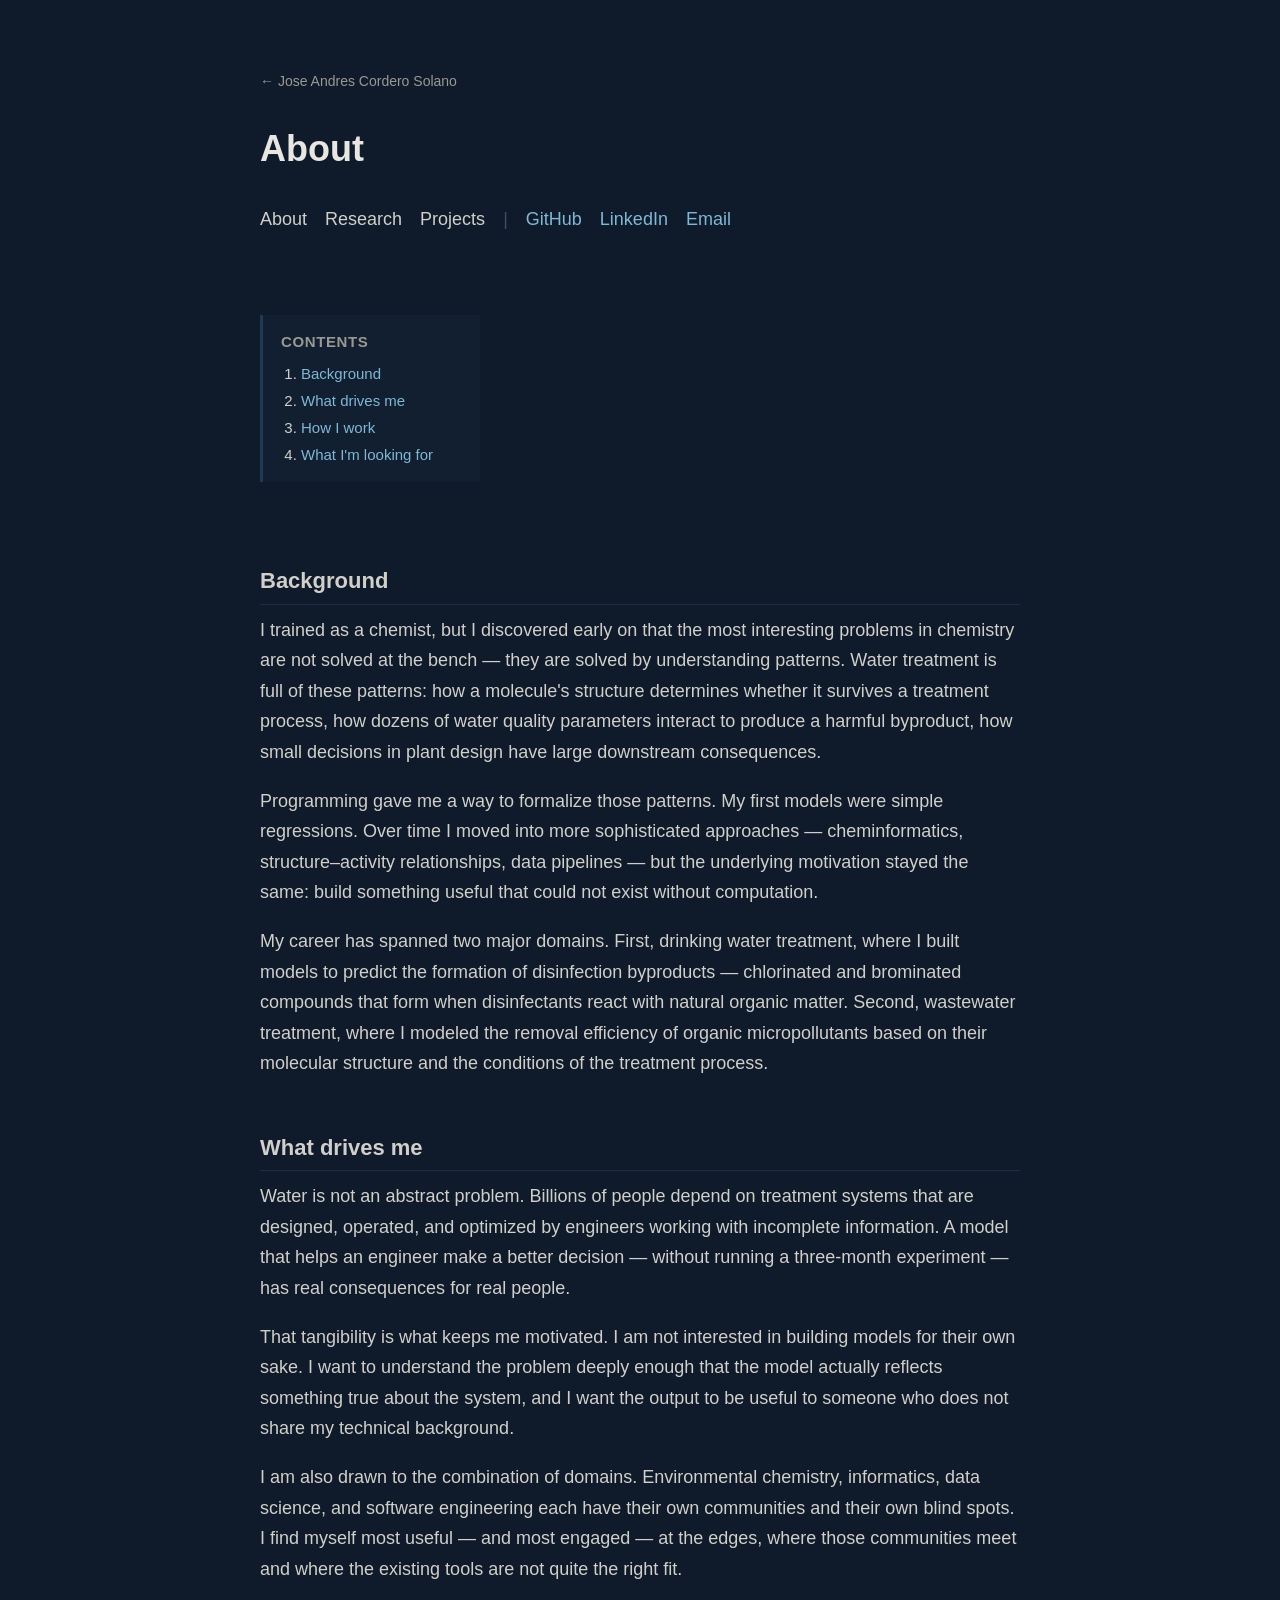
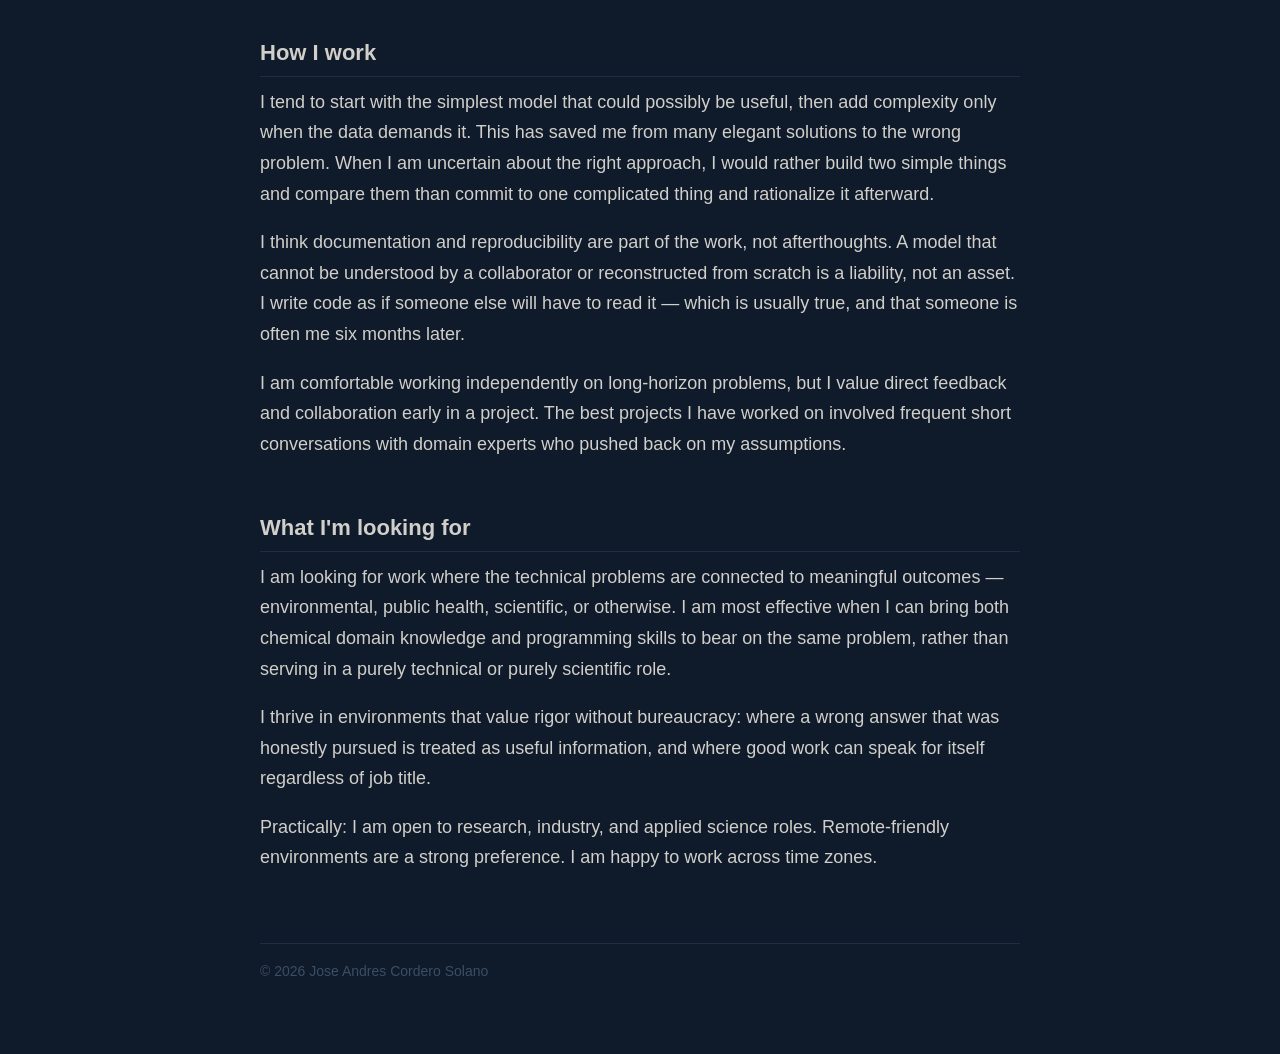
==== about/index.html @ c922a3f4 "ADD: add multiple pages and start adding more content" ====
<!DOCTYPE html>
<html lang="en">
<head>
<meta charset="utf-8">
<meta name="viewport" content="width=device-width, initial-scale=1">
<title>About — Jose Andres Cordero Solano</title>
<link rel="stylesheet" href="../css/style.css">
</head>

<body>

<p class="breadcrumb"><a href="/">← Jose Andres Cordero Solano</a></p>
<h1>About</h1>

<nav class="site-nav">
  <a href="/about/">About</a>
  <a href="/research/">Research</a>
  <a href="/projects/">Projects</a>
  <span class="sep">|</span>
  <a href="https://github.com/joancoso" class="external">GitHub</a>
  <a href="https://www.linkedin.com/in/jocordero/" class="external">LinkedIn</a>
  <a href="mailto:andres.cordero17@gmail.com" class="external">Email</a>
</nav>

<nav class="toc">
  <p>Contents</p>
  <ol>
    <li><a href="#background">Background</a></li>
    <li><a href="#what-drives-me">What drives me</a></li>
    <li><a href="#how-i-work">How I work</a></li>
    <li><a href="#what-im-looking-for">What I'm looking for</a></li>
  </ol>
</nav>

<section id="background">
  <h2>Background</h2>
  <p>
    I trained as a chemist, but I discovered early on that the most interesting problems in
    chemistry are not solved at the bench — they are solved by understanding patterns. Water
    treatment is full of these patterns: how a molecule's structure determines whether it
    survives a treatment process, how dozens of water quality parameters interact to produce
    a harmful byproduct, how small decisions in plant design have large downstream consequences.
  </p>
  <p>
    Programming gave me a way to formalize those patterns. My first models were simple
    regressions. Over time I moved into more sophisticated approaches — cheminformatics,
    structure–activity relationships, data pipelines — but the underlying motivation stayed
    the same: build something useful that could not exist without computation.
  </p>
  <p>
    My career has spanned two major domains. First, drinking water treatment, where I built
    models to predict the formation of disinfection byproducts — chlorinated and brominated
    compounds that form when disinfectants react with natural organic matter. Second,
    wastewater treatment, where I modeled the removal efficiency of organic micropollutants
    based on their molecular structure and the conditions of the treatment process.
  </p>
</section>

<section id="what-drives-me">
  <h2>What drives me</h2>
  <p>
    Water is not an abstract problem. Billions of people depend on treatment systems that
    are designed, operated, and optimized by engineers working with incomplete information.
    A model that helps an engineer make a better decision — without running a three-month
    experiment — has real consequences for real people.
  </p>
  <p>
    That tangibility is what keeps me motivated. I am not interested in building models for
    their own sake. I want to understand the problem deeply enough that the model actually
    reflects something true about the system, and I want the output to be useful to someone
    who does not share my technical background.
  </p>
  <p>
    I am also drawn to the combination of domains. Environmental chemistry, informatics,
    data science, and software engineering each have their own communities and their own
    blind spots. I find myself most useful — and most engaged — at the edges, where those
    communities meet and where the existing tools are not quite the right fit.
  </p>
</section>

<section id="how-i-work">
  <h2>How I work</h2>
  <p>
    I tend to start with the simplest model that could possibly be useful, then add
    complexity only when the data demands it. This has saved me from many elegant solutions
    to the wrong problem. When I am uncertain about the right approach, I would rather build
    two simple things and compare them than commit to one complicated thing and rationalize
    it afterward.
  </p>
  <p>
    I think documentation and reproducibility are part of the work, not afterthoughts. A
    model that cannot be understood by a collaborator or reconstructed from scratch is a
    liability, not an asset. I write code as if someone else will have to read it — which
    is usually true, and that someone is often me six months later.
  </p>
  <p>
    I am comfortable working independently on long-horizon problems, but I value direct
    feedback and collaboration early in a project. The best projects I have worked on
    involved frequent short conversations with domain experts who pushed back on my
    assumptions.
  </p>
</section>

<section id="what-im-looking-for">
  <h2>What I'm looking for</h2>
  <p>
    I am looking for work where the technical problems are connected to meaningful outcomes —
    environmental, public health, scientific, or otherwise. I am most effective when I can
    bring both chemical domain knowledge and programming skills to bear on the same problem,
    rather than serving in a purely technical or purely scientific role.
  </p>
  <p>
    I thrive in environments that value rigor without bureaucracy: where a wrong answer
    that was honestly pursued is treated as useful information, and where good work can
    speak for itself regardless of job title.
  </p>
  <p>
    Practically: I am open to research, industry, and applied science roles. Remote-friendly
    environments are a strong preference. I am happy to work across time zones.
  </p>
</section>

<footer>
  © 2026 Jose Andres Cordero Solano
</footer>

</body>
</html>
---- css/style.css ----
/* === BASE === */

*, *::before, *::after {
  box-sizing: border-box;
}

/* === LAYOUT === */

body {
  max-width: 800px;
  margin: 70px auto;
  padding: 0 20px;
  font-family: -apple-system, BlinkMacSystemFont, "Segoe UI", Roboto, Helvetica, Arial, sans-serif;
  font-size: 18px;
  line-height: 1.7;
  color: #D1CFC9;
  background: #0F1A2B;
}

/* === TYPOGRAPHY === */

h1 {
  font-size: 36px;
  margin-bottom: 10px;
  color: #E8E6E0;
}

h2 {
  font-size: 22px;
  margin-bottom: 10px;
  border-bottom: 1px solid #1E2F45;
  padding-bottom: 4px;
}

h3 {
  font-size: 18px;
  margin-bottom: 6px;
}

p {
  margin-top: 0;
  margin-bottom: 1em;
}

a {
  color: #7EB8D4;
  text-decoration: none;
}

a:hover {
  text-decoration: underline;
}

.tagline {
  color: #9A9892;
  margin-top: 0;
  font-size: 20px;
}

section {
  margin-top: 50px;
}

/* === NAVIGATION === */

nav.site-nav {
  margin: 25px 0 50px 0;
  display: flex;
  flex-wrap: wrap;
  gap: 4px 0;
}

nav.site-nav a {
  margin-right: 18px;
  font-weight: 500;
  color: #D1CFC9;
}

nav.site-nav a:hover {
  color: #7EB8D4;
  text-decoration: none;
}

nav.site-nav .external {
  color: #7EB8D4;
  font-weight: 400;
}

nav.site-nav .sep {
  color: #3A4F65;
  margin-right: 18px;
  user-select: none;
}

/* === TABLE OF CONTENTS === */

nav.toc {
  margin: 30px 0;
  padding: 14px 18px;
  border-left: 3px solid #1E3A56;
  background: #111f30;
  display: inline-block;
  min-width: 220px;
}

nav.toc p {
  font-weight: 600;
  margin-bottom: 6px;
  font-size: 15px;
  color: #9A9892;
  text-transform: uppercase;
  letter-spacing: 0.04em;
}

nav.toc ol {
  margin: 0;
  padding-left: 20px;
}

nav.toc li {
  font-size: 15px;
  line-height: 1.8;
}

nav.toc a {
  color: #7EB8D4;
}

/* === PROJECT CARDS === */

.projects {
  display: flex;
  flex-direction: column;
  gap: 18px;
}

.project {
  padding: 18px;
  border: 1px solid #1E3A56;
  border-radius: 8px;
  background: #162132;
  transition: transform 0.05s ease, box-shadow 0.05s ease;
  margin-bottom: 0;
}

.project:hover {
  transform: translateY(-2px);
  box-shadow: 0 4px 14px rgba(0, 0, 0, 0.3);
}

.project-title {
  font-weight: 600;
  font-size: 17px;
  color: #E8E6E0;
}

.project-desc {
  margin: 6px 0 8px 0;
  font-size: 16px;
  color: #B0AEA8;
}

.project-tags {
  display: flex;
  flex-wrap: wrap;
  gap: 6px;
  margin: 8px 0;
}

.tech-tag {
  font-size: 12px;
  color: #7EB8D4;
  background: #0F1A2B;
  border: 1px solid #1E3A56;
  border-radius: 4px;
  padding: 2px 7px;
}

.project-links {
  margin-top: 8px;
  font-size: 15px;
}

.project-links a {
  margin-right: 12px;
}

/* === UTILITIES === */

.breadcrumb {
  font-size: 14px;
  color: #9A9892;
  margin-bottom: 6px;
}

.breadcrumb a {
  color: #9A9892;
}

.breadcrumb a:hover {
  color: #7EB8D4;
  text-decoration: none;
}

.read-more {
  display: block;
  margin-top: 10px;
  font-size: 15px;
  color: #7EB8D4;
  font-style: italic;
}

.read-more::before {
  content: "→ ";
}

/* === FOOTER === */

footer {
  margin-top: 70px;
  color: #3A4F65;
  font-size: 14px;
  border-top: 1px solid #1E2F45;
  padding-top: 16px;
}
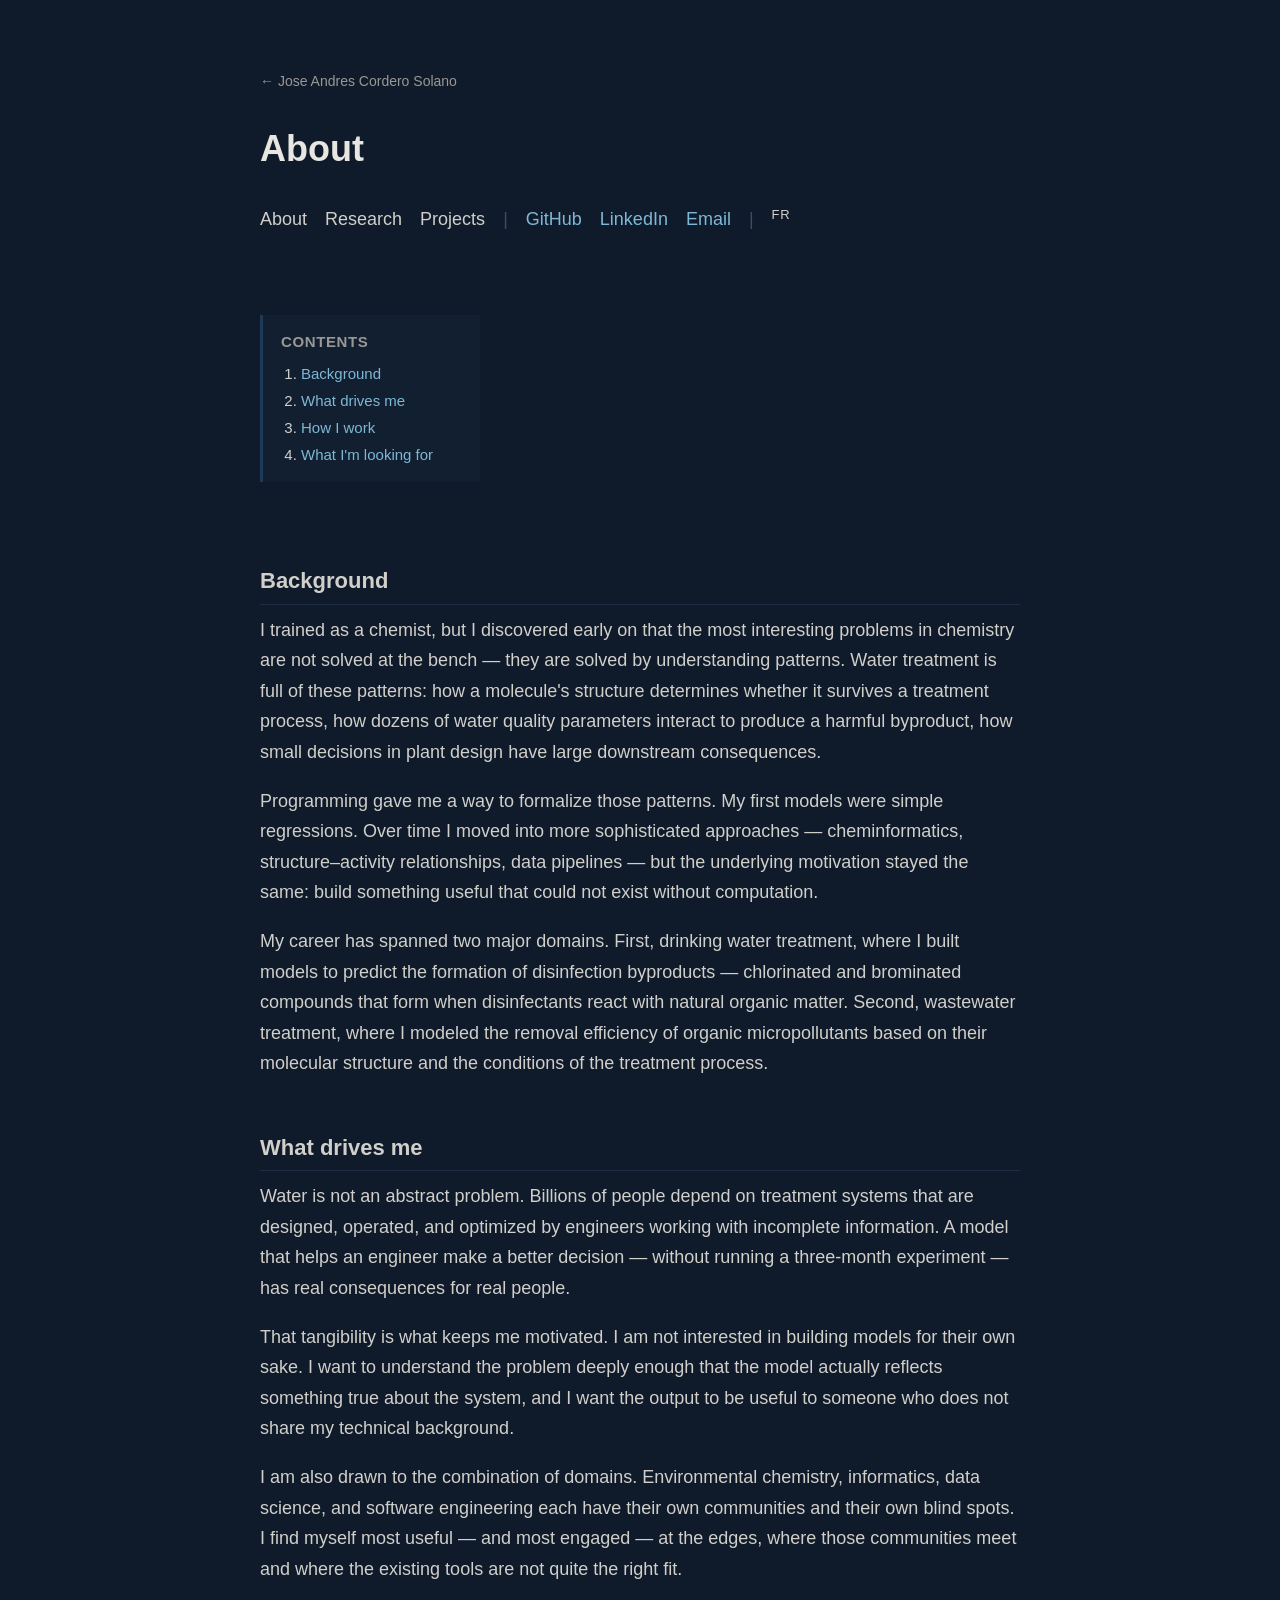
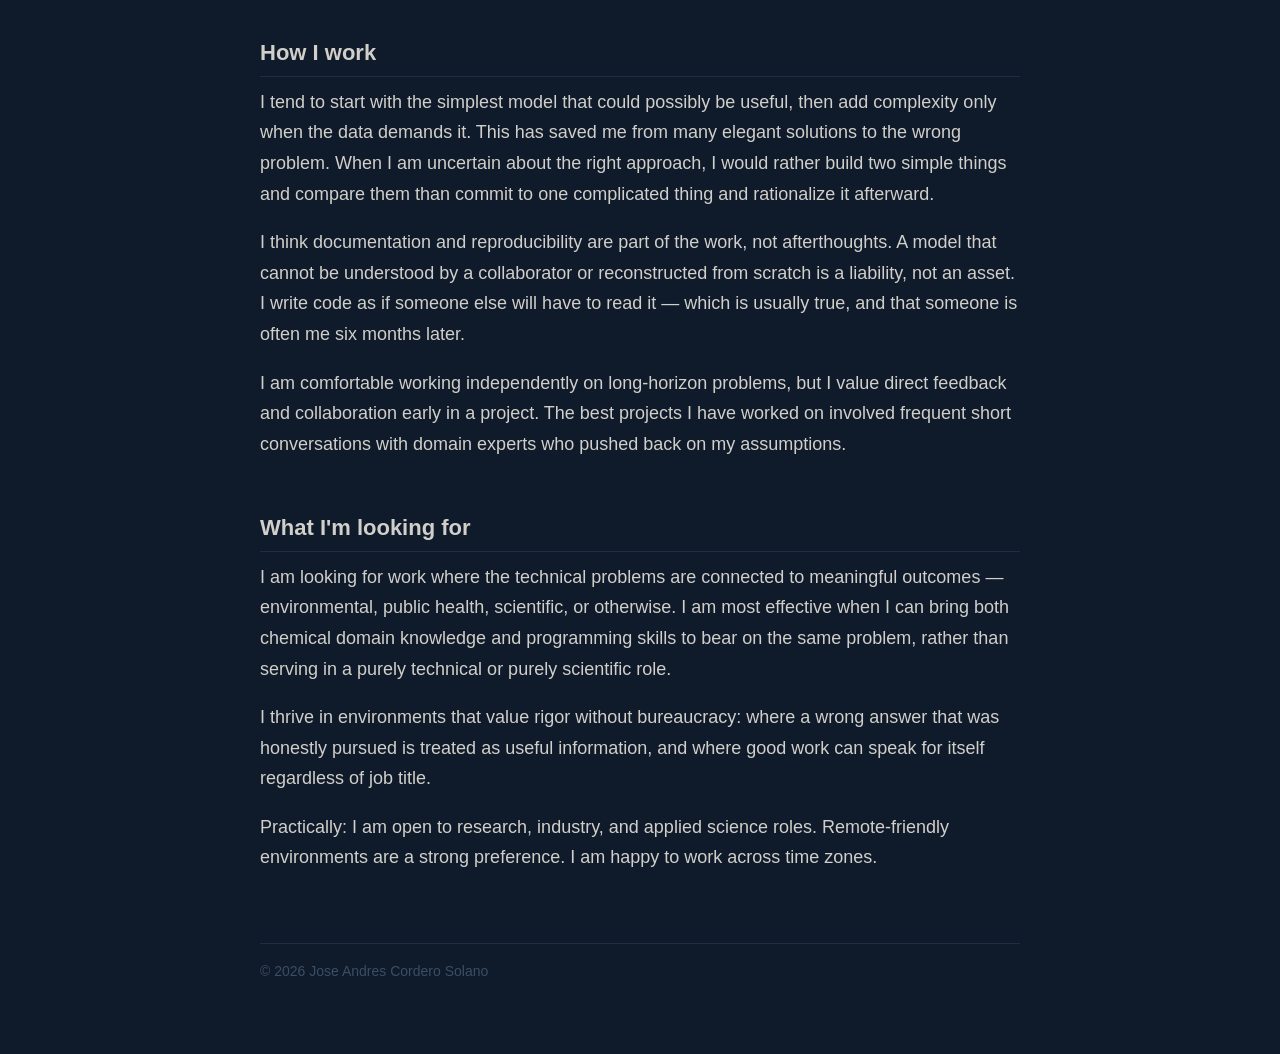
==== commit c8ca4038: "ADD: add french" ====
--- a/about/index.html
+++ b/about/index.html
@@ -20,6 +20,8 @@
   <a href="https://github.com/joancoso" class="external">GitHub</a>
   <a href="https://www.linkedin.com/in/jocordero/" class="external">LinkedIn</a>
   <a href="mailto:andres.cordero17@gmail.com" class="external">Email</a>
+  <span class="sep">|</span>
+  <a href="/fr/about/" class="lang-toggle">FR</a>
 </nav>
 
 <nav class="toc">
--- a/css/style.css
+++ b/css/style.css
@@ -214,6 +214,20 @@
   content: "→ ";
 }
 
+/* === LANGUAGE TOGGLE === */
+
+.lang-toggle {
+  font-size: 13px;
+  letter-spacing: 0.05em;
+  color: #9A9892;
+  font-weight: 500;
+}
+
+.lang-toggle:hover {
+  color: #7EB8D4;
+  text-decoration: none;
+}
+
 /* === FOOTER === */
 
 footer {
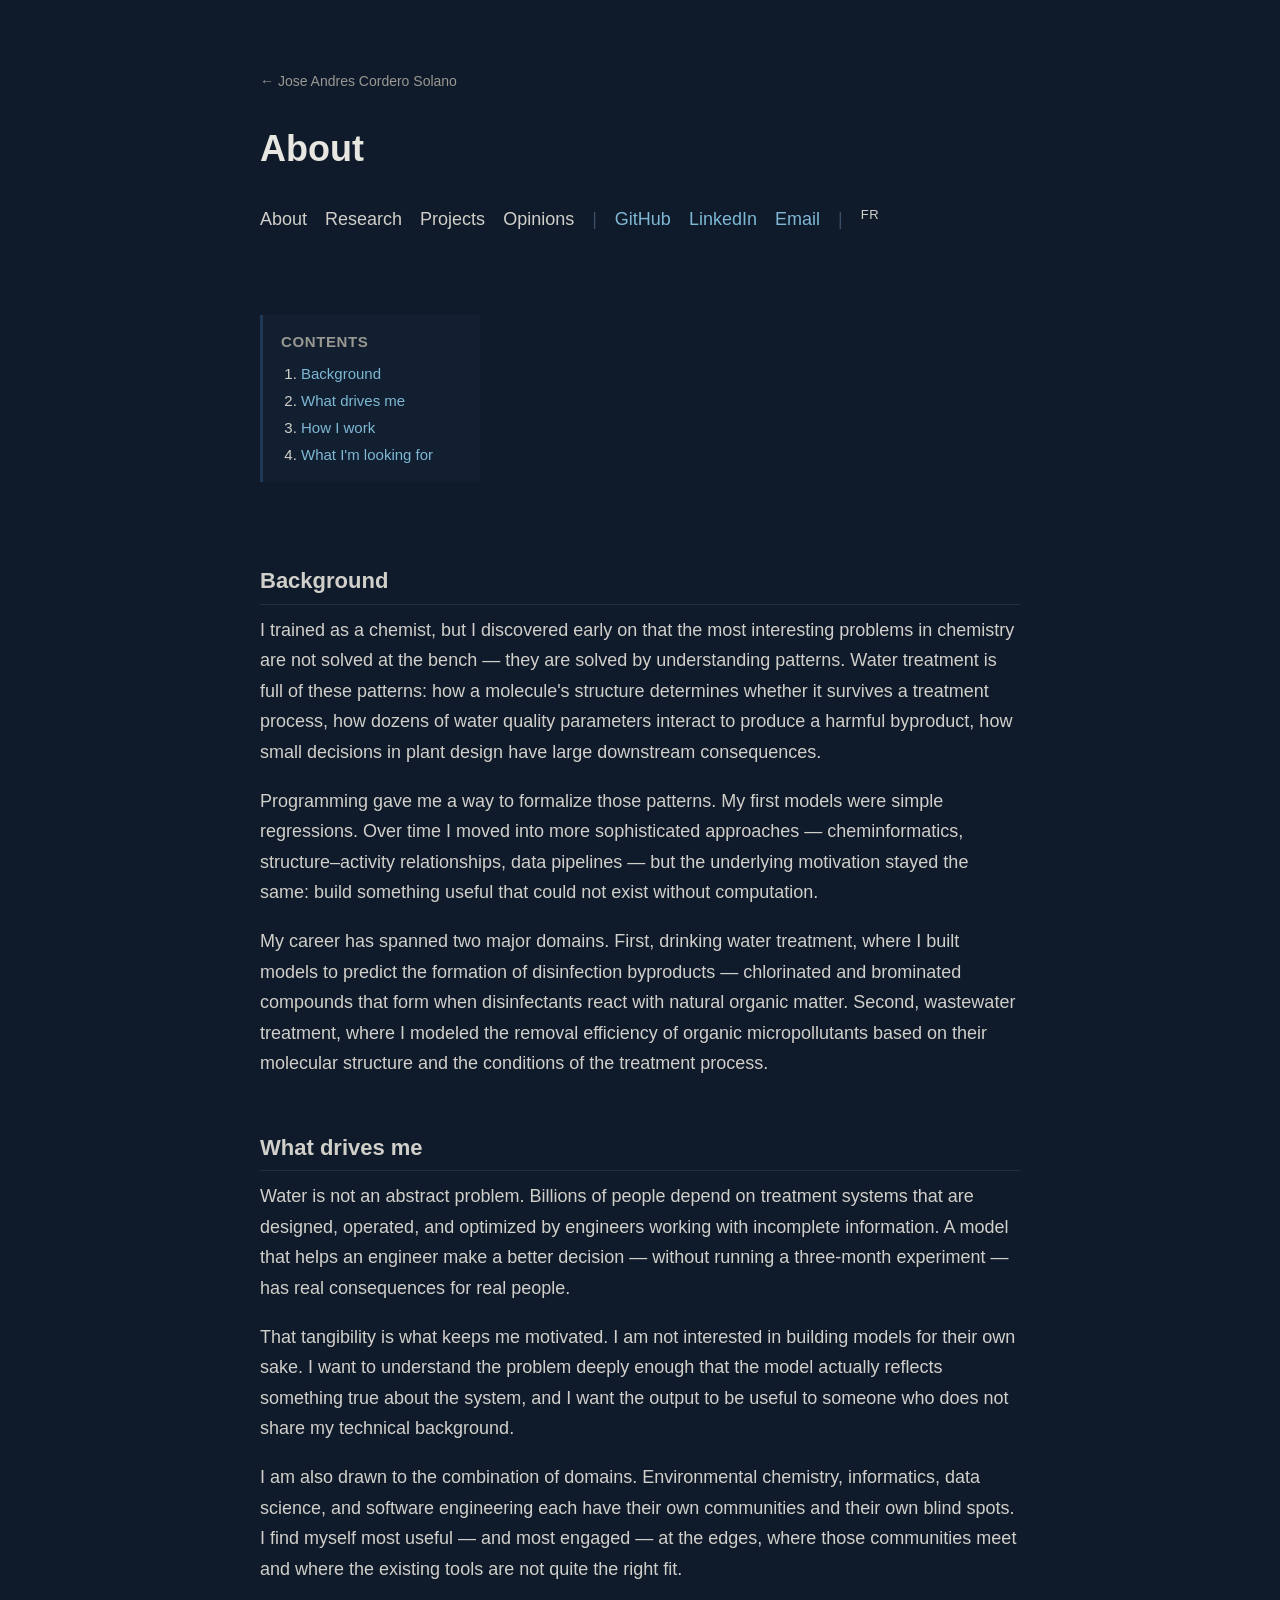
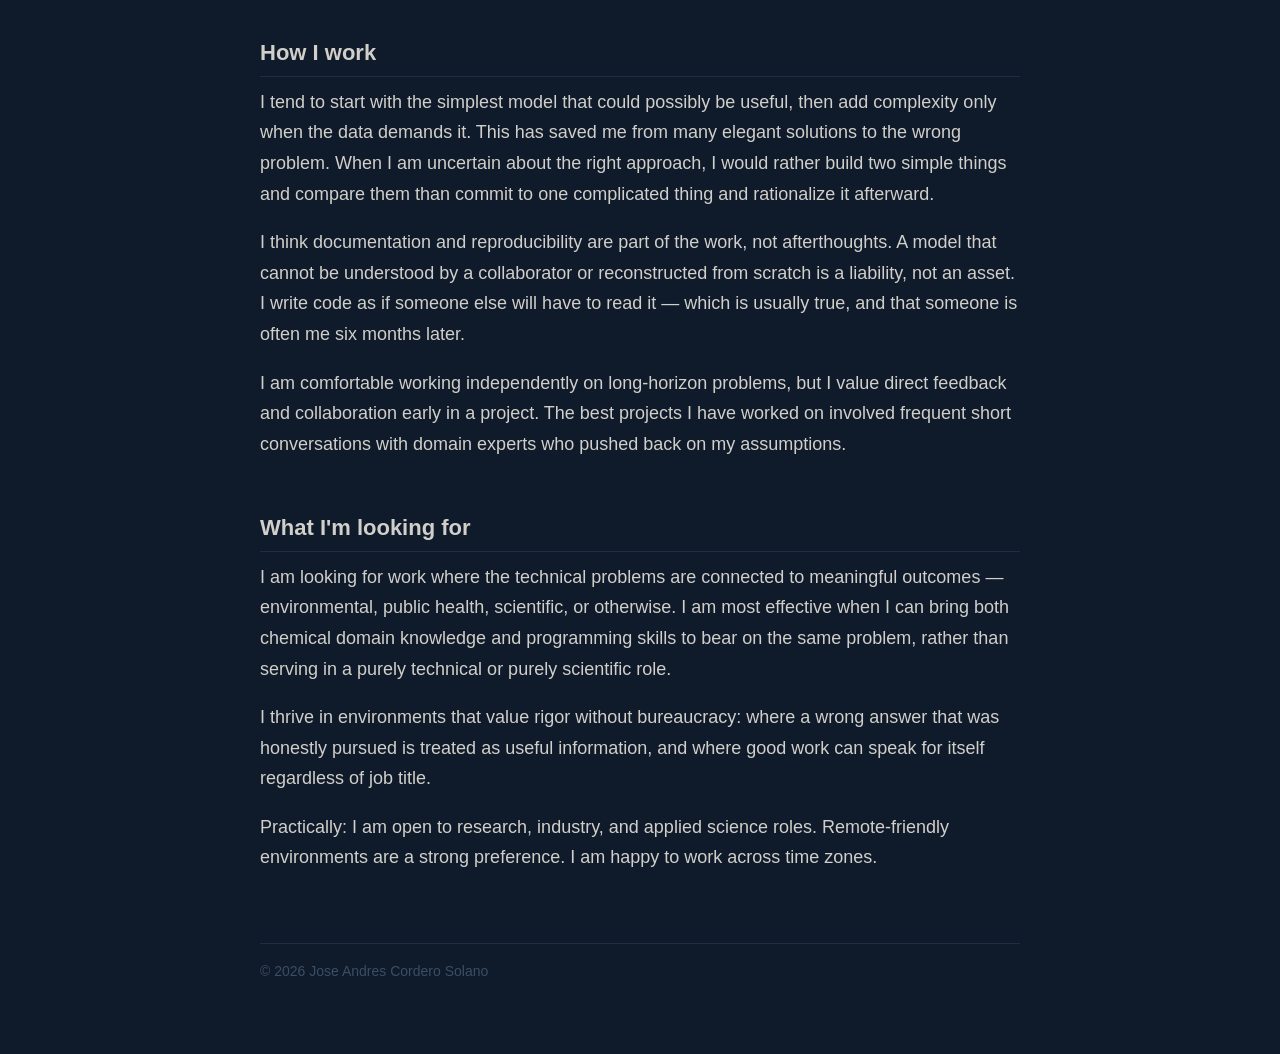
==== commit 66b9eaf5: "add: added opinions sections and a first opinion; the french version was updated accordingly" ====
--- a/about/index.html
+++ b/about/index.html
@@ -16,6 +16,7 @@
   <a href="/about/">About</a>
   <a href="/research/">Research</a>
   <a href="/projects/">Projects</a>
+  <a href="/opinions/">Opinions</a>
   <span class="sep">|</span>
   <a href="https://github.com/joancoso" class="external">GitHub</a>
   <a href="https://www.linkedin.com/in/jocordero/" class="external">LinkedIn</a>
--- a/css/style.css
+++ b/css/style.css
@@ -228,6 +228,18 @@
   text-decoration: none;
 }
 
+/* === PULL QUOTE === */
+
+blockquote.pull-quote {
+  font-size: 24px;
+  line-height: 1.4;
+  color: #E8E6E0;
+  border-left: 4px solid #7EB8D4;
+  margin: 28px 0;
+  padding: 10px 24px;
+  font-style: italic;
+}
+
 /* === FOOTER === */
 
 footer {
